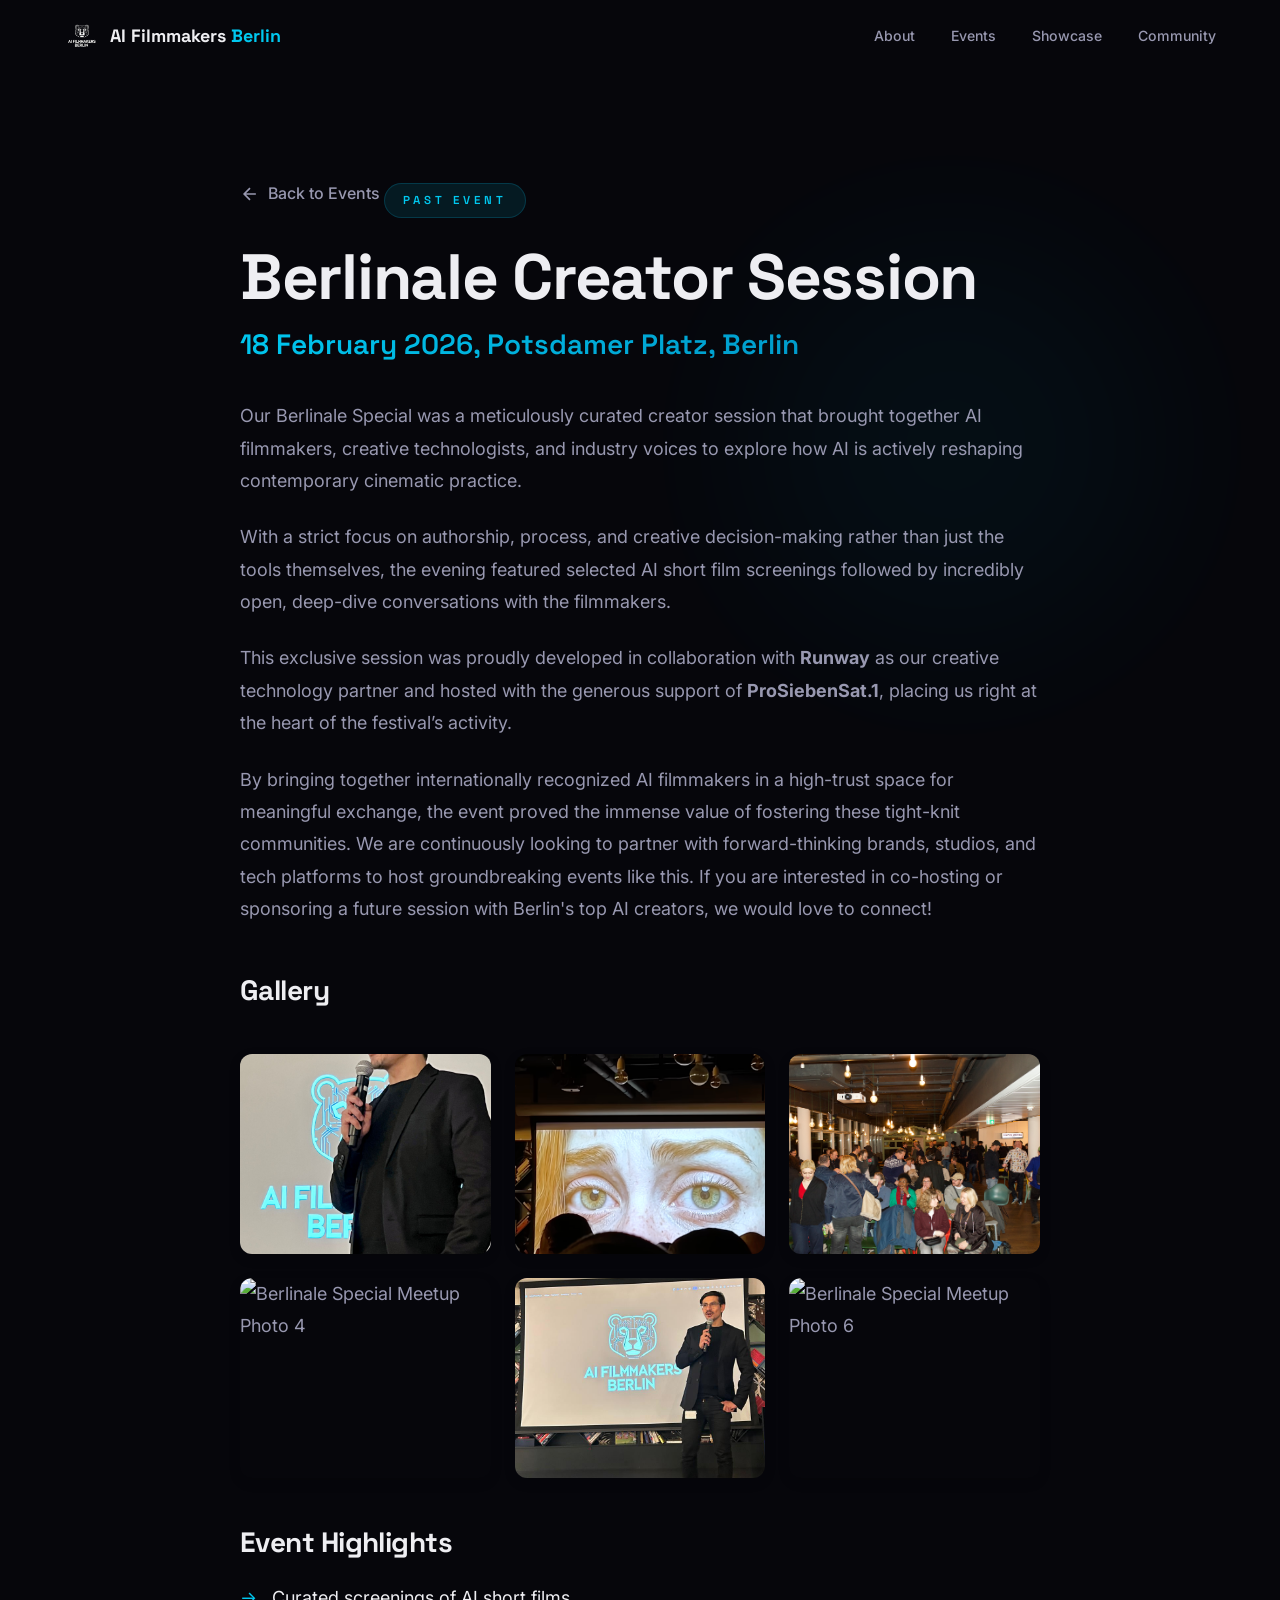
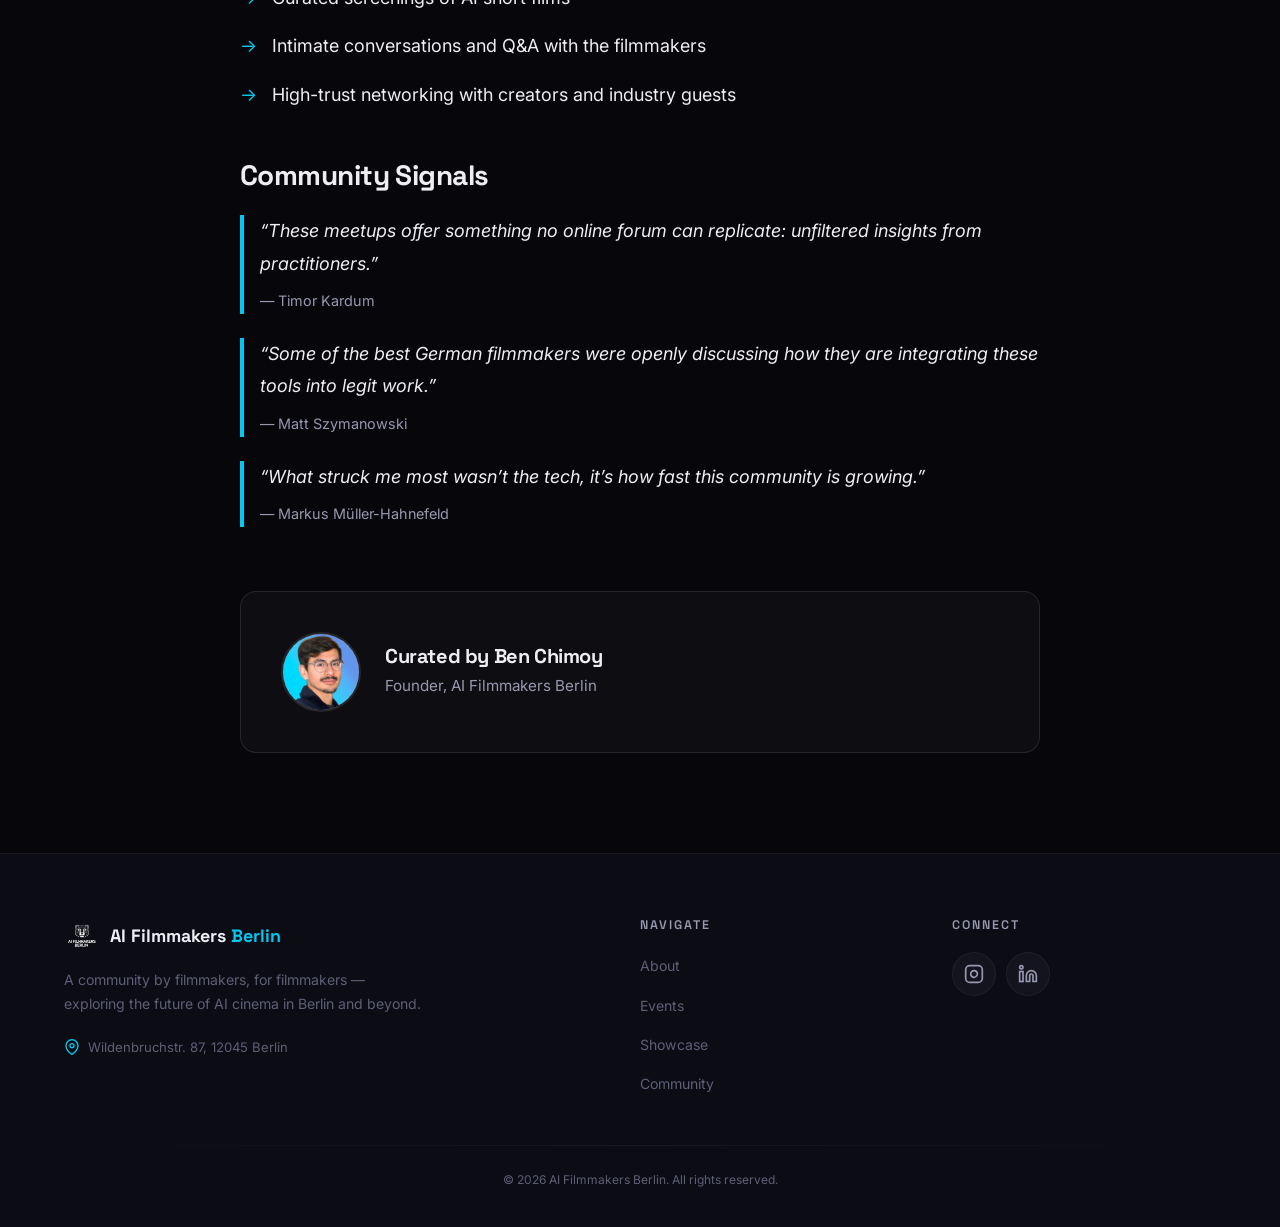
==== berlinale-special.html @ 6d979796 "Update website content" ====
<!DOCTYPE html>
<html lang="en">

<head>
    <meta charset="UTF-8">
    <meta name="viewport" content="width=device-width, initial-scale=1.0">
    <title>Berlinale Special | AI Filmmakers Berlin</title>
    <meta name="description" content="A curated, Berlinale-adjacent creator session bringing together AI filmmakers, creative technologists, and industry voices.">
    <meta name="robots" content="index, follow">
    <link rel="icon" type="image/png" href="favicon.jpg.png">
    <link rel="preconnect" href="https://fonts.googleapis.com">
    <link rel="preconnect" href="https://fonts.gstatic.com" crossorigin>
    <link
        href="https://fonts.googleapis.com/css2?family=Inter:wght@300;400;500;600;700&family=Space+Grotesk:wght@400;500;600;700&family=Instrument+Serif&display=swap"
        rel="stylesheet">
    <link rel="stylesheet" href="styles.css">
    <style>
        .event-detail-section {
            padding: 180px 0 100px;
            position: relative;
        }
        .event-detail-content {
            max-width: 800px;
            margin: 0 auto;
            position: relative;
            z-index: 2;
        }
        .back-link {
            display: inline-flex;
            align-items: center;
            gap: 0.5rem;
            color: var(--text-secondary);
            text-decoration: none;
            margin-bottom: 2rem;
            font-weight: 500;
            transition: color 0.3s ease;
        }
        .back-link:hover {
            color: var(--text-primary);
        }
        .event-detail-title {
            font-size: clamp(2.5rem, 5vw, 4rem);
            font-family: 'Space Grotesk', sans-serif;
            font-weight: 700;
            margin-bottom: 2rem;
            line-height: 1.1;
        }
        .event-body {
            font-size: 1.125rem;
            line-height: 1.8;
            color: var(--text-secondary);
        }
        .event-body p {
            margin-bottom: 1.5rem;
        }
        .event-body h3 {
            color: var(--text-primary);
            font-family: 'Space Grotesk', sans-serif;
            font-size: 1.75rem;
            margin: 3rem 0 1.5rem;
        }
        .event-body ul {
            list-style: none;
            padding-left: 0;
            margin-bottom: 2.5rem;
        }
        .event-gallery {
            display: grid;
            grid-template-columns: repeat(auto-fit, minmax(200px, 1fr));
            gap: 1.5rem;
            margin: 3rem 0;
        }
        .event-gallery img {
            width: 100%;
            height: 200px;
            object-fit: cover;
            border-radius: 12px;
            box-shadow: 0 4px 12px rgba(0,0,0,0.15);
            transition: transform 0.3s ease, box-shadow 0.3s ease;
        }
        .event-gallery img:hover {
            transform: translateY(-4px);
            box-shadow: 0 8px 24px rgba(0,0,0,0.3);
        }
        @media (max-width: 600px) {
            .event-gallery {
                grid-template-columns: repeat(2, 1fr);
                gap: 1rem;
            }
            .event-gallery img {
                height: 150px;
            }
        }
        .event-body ul li {
            position: relative;
            padding-left: 2rem;
            margin-bottom: 1rem;
            color: var(--text-primary);
        }
        .event-body ul li::before {
            content: "→";
            position: absolute;
            left: 0;
            color: var(--accent-blue);
        }
        .event-curator-box {
            margin-top: 4rem;
            padding: 2.5rem;
            border-radius: 1rem;
            background: rgba(255, 255, 255, 0.03);
            border: 1px solid rgba(255, 255, 255, 0.1);
            display: flex;
            align-items: center;
            gap: 1.5rem;
        }
        .event-curator-box img {
            width: 80px;
            height: 80px;
            border-radius: 50%;
            object-fit: cover;
            border: 2px solid rgba(255, 255, 255, 0.1);
        }
        .curator-info h4 {
            margin: 0 0 0.25rem 0;
            color: var(--text-primary);
            font-family: 'Space Grotesk', sans-serif;
            font-size: 1.25rem;
        }
        .curator-info p {
            margin: 0;
            font-size: 0.95rem;
            color: var(--text-secondary);
        }
    </style>
</head>

<body>
    <!-- Navigation -->
    <nav class="navbar" id="navbar">
        <div class="nav-container">
            <a href="index.html" class="nav-logo">
                <img src="logo.png" alt="AI Filmmakers Berlin" class="logo-img">
                <span class="logo-text">AI Filmmakers <span class="logo-accent">Berlin</span></span>
            </a>
            <ul class="nav-links" id="navLinks">
                <li><a href="index.html#about">About</a></li>
                <li><a href="index.html#events">Events</a></li>
                <li><a href="index.html#showcase">Showcase</a></li>
                <li><a href="index.html#community">Community</a></li>
            </ul>
        </div>
    </nav>

    <!-- Event Detail Section -->
    <section class="event-detail-section">
        <div class="bg-decoration bg-orb bg-orb-blue" style="top: 10%; right: 10%;"></div>
        <div class="container">
            <div class="event-detail-content">
                <a href="index.html#events" class="back-link">
                    <svg width="20" height="20" viewBox="0 0 24 24" fill="none" stroke="currentColor" stroke-width="2">
                        <path d="M19 12H5M12 19L5 12L12 5"/>
                    </svg>
                    Back to Events
                </a>
                
                <span class="section-tag" style="margin-bottom: 1.5rem; display: inline-block;">Past Event</span>
                <h1 class="event-detail-title" style="margin-bottom: 0.5rem;">Berlinale Creator Session</h1>
                <div class="text-gradient" style="font-size: clamp(1.2rem, 2.5vw, 1.75rem); font-family: 'Space Grotesk', sans-serif; font-weight: 600; margin-bottom: 2rem;">18 February 2026, Potsdamer Platz, Berlin</div>
                
                <div class="event-body">
                    <p>Our Berlinale Special was a meticulously curated creator session that brought together AI filmmakers, creative technologists, and industry voices to explore how AI is actively reshaping contemporary cinematic practice.</p>
                    
                    <p>With a strict focus on authorship, process, and creative decision-making rather than just the tools themselves, the evening featured selected AI short film screenings followed by incredibly open, deep-dive conversations with the filmmakers.</p>
                    
                    <p>This exclusive session was proudly developed in collaboration with <strong>Runway</strong> as our creative technology partner and hosted with the generous support of <strong>ProSiebenSat.1</strong>, placing us right at the heart of the festival’s activity.</p>
                    
                    <p>By bringing together internationally recognized AI filmmakers in a high-trust space for meaningful exchange, the event proved the immense value of fostering these tight-knit communities. We are continuously looking to partner with forward-thinking brands, studios, and tech platforms to host groundbreaking events like this. If you are interested in co-hosting or sponsoring a future session with Berlin's top AI creators, we would love to connect!</p>
                    
                    <h3>Gallery</h3>
                    <div class="event-gallery">
                        <img src="gallery/Berlinale/Ben Chimoy Meet-Up Berlin 18 2 261.jpeg" alt="Berlinale Special Meetup Photo 1" loading="lazy">
                        <img src="gallery/Berlinale/Ben Chimoy Meet-Up Berlin 18 2 262.png" alt="Berlinale Special Meetup Photo 2" loading="lazy">
                        <img src="gallery/Berlinale/Ben Chimoy Meet-Up Berlin 18 2 263.png" alt="Berlinale Special Meetup Photo 3" loading="lazy">
                        <img src="gallery/Berlinale/Ben Chimoy Meet-Up Berlin 18 2 264.png" alt="Berlinale Special Meetup Photo 4" loading="lazy">
                        <img src="gallery/Berlinale/Ben Chimoy Meet-Up Berlin 18 2 265.png" alt="Berlinale Special Meetup Photo 5" loading="lazy">
                        <img src="gallery/Berlinale/Ben Chimoy Meet-Up Berlin 18 2 266.jpg" alt="Berlinale Special Meetup Photo 6" loading="lazy">
                    </div>
                
                    <h3>Event Highlights</h3>
                    <ul>
                        <li>Curated screenings of AI short films</li>
                        <li>Intimate conversations and Q&A with the filmmakers</li>
                        <li>High-trust networking with creators and industry guests</li>
                    </ul>

                    <h3>Community Signals</h3>
                    <blockquote style="border-left: 4px solid var(--accent-blue); padding-left: 1rem; margin: 1.5rem 0; font-style: italic; color: var(--text-primary);">
                        “These meetups offer something no online forum can replicate: unfiltered insights from practitioners.”
                        <footer style="margin-top: 0.5rem; font-style: normal; color: var(--text-secondary); font-size: 0.9rem;">— Timor Kardum</footer>
                    </blockquote>
                    
                    <blockquote style="border-left: 4px solid var(--accent-blue); padding-left: 1rem; margin: 1.5rem 0; font-style: italic; color: var(--text-primary);">
                        “Some of the best German filmmakers were openly discussing how they are integrating these tools into legit work.”
                        <footer style="margin-top: 0.5rem; font-style: normal; color: var(--text-secondary); font-size: 0.9rem;">— Matt Szymanowski</footer>
                    </blockquote>
                    
                    <blockquote style="border-left: 4px solid var(--accent-blue); padding-left: 1rem; margin: 1.5rem 0; font-style: italic; color: var(--text-primary);">
                        “What struck me most wasn’t the tech, it’s how fast this community is growing.”
                        <footer style="margin-top: 0.5rem; font-style: normal; color: var(--text-secondary); font-size: 0.9rem;">— Markus Müller-Hahnefeld</footer>
                    </blockquote>
                    
                    <div class="event-curator-box">
                        <img src="Logos_Filmmaker/Ben Chimoy LinkedIn.jpeg" alt="Ben Chimoy" loading="lazy">
                        <div class="curator-info">
                            <h4>Curated by Ben Chimoy</h4>
                            <p>Founder, AI Filmmakers Berlin</p>
                        </div>
                    </div>
                </div>
            </div>
        </div>
    </section>

    <!-- Footer -->
    <footer class="footer">
        <div class="container">
            <div class="footer-grid">
                <div class="footer-brand-col">
                    <div class="footer-brand">
                        <img src="logo.png" alt="AI Filmmakers Berlin" class="logo-img">
                        <span class="logo-text">AI Filmmakers <span class="logo-accent">Berlin</span></span>
                    </div>
                    <p class="footer-text">A community by filmmakers, for filmmakers — exploring the future of AI cinema in Berlin and beyond.</p>
                    <div class="footer-address">
                        <svg width="16" height="16" viewBox="0 0 24 24" fill="none" stroke="currentColor" stroke-width="2">
                            <path d="M21 10c0 7-9 13-9 13s-9-6-9-13a9 9 0 0 1 18 0z" />
                            <circle cx="12" cy="10" r="3" />
                        </svg>
                        <span>Wildenbruchstr. 87, 12045 Berlin</span>
                    </div>
                </div>
                <div class="footer-nav-col">
                    <h4 class="footer-heading">Navigate</h4>
                    <ul class="footer-nav">
                        <li><a href="index.html#about">About</a></li>
                        <li><a href="index.html#events">Events</a></li>
                        <li><a href="index.html#showcase">Showcase</a></li>
                        <li><a href="index.html#community">Community</a></li>
                    </ul>
                </div>
                <div class="footer-connect-col">
                    <h4 class="footer-heading">Connect</h4>
                    <div class="footer-social">
                        <a href="#" class="social-link" aria-label="Instagram"><svg width="20" height="20" viewBox="0 0 24 24" fill="none" stroke="currentColor" stroke-width="2"><rect x="2" y="2" width="20" height="20" rx="5" ry="5" /><path d="M16 11.37A4 4 0 1 1 12.63 8 4 4 0 0 1 16 11.37z" /><line x1="17.5" y1="6.5" x2="17.51" y2="6.5" /></svg></a>
                        <a href="#" class="social-link" aria-label="LinkedIn"><svg width="20" height="20" viewBox="0 0 24 24" fill="none" stroke="currentColor" stroke-width="2"><path d="M16 8a6 6 0 0 1 6 6v7h-4v-7a2 2 0 0 0-2-2 2 2 0 0 0-2 2v7h-4v-7a6 6 0 0 1 6-6z" /><rect x="2" y="9" width="4" height="12" /><circle cx="4" cy="4" r="2" /></svg></a>
                    </div>
                </div>
            </div>
            <div class="footer-bottom">
                <div class="footer-divider"></div>
                <p class="footer-copyright">&copy; 2026 AI Filmmakers Berlin. All rights reserved.</p>
            </div>
        </div>
    </footer>

    <script src="site-config.js"></script>
    <script src="script.js"></script>
</body>
</html>
---- styles.css ----
/* ============================================
   AI Filmmakers Berlin — Styles
   Dark Cinematic Premium Theme
   ============================================ */

/* ----- CSS Variables ----- */
:root {
    --bg-primary: #06060b;
    --bg-secondary: #0c0c14;
    --bg-tertiary: #14141f;
    --bg-card: rgba(16, 16, 28, 0.6);
    --bg-card-hover: rgba(24, 24, 42, 0.75);

    --text-primary: #eeeef2;
    --text-secondary: #9898b0;
    --text-muted: #5e5e78;

    --accent-blue: #00c8f0;
    --accent-blue-dim: rgba(0, 200, 240, 0.1);
    --accent-blue-glow: rgba(0, 200, 240, 0.25);
    --accent-warm: #f59e42;
    --accent-warm-dim: rgba(245, 158, 66, 0.1);
    --accent-purple: #a855f7;
    --accent-purple-dim: rgba(168, 85, 247, 0.1);
    --accent-green: #34d399;

    --gradient-blue: linear-gradient(135deg, #00c8f0, #0088bb);
    --gradient-warm: linear-gradient(135deg, #f59e42, #e06030);
    --gradient-hero: linear-gradient(180deg, rgba(0, 200, 240, 0.06) 0%, transparent 50%);
    --gradient-radial: radial-gradient(ellipse at 50% 0%, rgba(0, 200, 240, 0.08) 0%, transparent 60%);
    --gradient-mesh: radial-gradient(at 20% 80%, rgba(168, 85, 247, 0.06) 0%, transparent 50%),
        radial-gradient(at 80% 20%, rgba(0, 200, 240, 0.06) 0%, transparent 50%);

    --border-color: rgba(255, 255, 255, 0.05);
    --border-highlight: rgba(0, 200, 240, 0.18);

    --glass-bg: rgba(12, 12, 22, 0.65);
    --glass-border: rgba(255, 255, 255, 0.07);
    --glass-blur: 24px;

    --font-heading: 'Space Grotesk', sans-serif;
    --font-display: 'Instrument Serif', 'Georgia', serif;
    --font-body: 'Inter', sans-serif;

    --radius-sm: 8px;
    --radius-md: 14px;
    --radius-lg: 20px;
    --radius-xl: 28px;

    --shadow-sm: 0 2px 8px rgba(0, 0, 0, 0.3);
    --shadow-md: 0 8px 32px rgba(0, 0, 0, 0.4);
    --shadow-lg: 0 20px 60px rgba(0, 0, 0, 0.5);
    --shadow-glow: 0 0 40px rgba(0, 200, 240, 0.12);
    --shadow-glow-strong: 0 0 60px rgba(0, 200, 240, 0.2);

    --transition-fast: 0.2s ease;
    --transition-base: 0.35s cubic-bezier(0.4, 0, 0.2, 1);
    --transition-slow: 0.6s cubic-bezier(0.4, 0, 0.2, 1);
}

/* ----- Reset & Base ----- */
*,
*::before,
*::after {
    margin: 0;
    padding: 0;
    box-sizing: border-box;
}

html {
    scroll-behavior: smooth;
    font-size: 16px;
    -webkit-font-smoothing: antialiased;
    -moz-osx-font-smoothing: grayscale;
}

body {
    font-family: var(--font-body);
    background-color: var(--bg-primary);
    color: var(--text-primary);
    line-height: 1.7;
    overflow-x: hidden;
}

a {
    color: inherit;
    text-decoration: none;
}

img {
    max-width: 100%;
    display: block;
}

ul {
    list-style: none;
}

.container {
    max-width: 1200px;
    margin: 0 auto;
    padding: 0 24px;
}

.sr-only {
    position: absolute;
    width: 1px;
    height: 1px;
    padding: 0;
    margin: -1px;
    overflow: hidden;
    clip: rect(0, 0, 0, 0);
    white-space: nowrap;
    border: 0;
}

/* ----- Film Grain Overlay ----- */
.film-grain {
    position: fixed;
    top: 0;
    left: 0;
    width: 100%;
    height: 100%;
    pointer-events: none;
    z-index: 9999;
    opacity: 0.025;
    background-image: url("data:image/svg+xml,%3Csvg viewBox='0 0 256 256' xmlns='http://www.w3.org/2000/svg'%3E%3Cfilter id='noise'%3E%3CfeTurbulence type='fractalNoise' baseFrequency='0.9' numOctaves='4' stitchTiles='stitch'/%3E%3C/filter%3E%3Crect width='100%25' height='100%25' filter='url(%23noise)'/%3E%3C/svg%3E");
    background-repeat: repeat;
}

/* ----- Typography ----- */
h1,
h2,
h3,
h4 {
    font-family: var(--font-heading);
    line-height: 1.15;
    font-weight: 700;
    letter-spacing: -0.02em;
}

.text-gradient {
    background: var(--gradient-blue);
    -webkit-background-clip: text;
    -webkit-text-fill-color: transparent;
    background-clip: text;
}

.text-gradient-warm {
    background: var(--gradient-warm);
    -webkit-background-clip: text;
    -webkit-text-fill-color: transparent;
    background-clip: text;
}

/* ----- Section Shared ----- */
section {
    position: relative;
    padding: 128px 0;
}

.section-header {
    text-align: center;
    margin-bottom: 72px;
}

.section-tag {
    display: inline-block;
    font-family: var(--font-heading);
    font-size: 0.72rem;
    font-weight: 600;
    text-transform: uppercase;
    letter-spacing: 4px;
    color: var(--accent-blue);
    margin-bottom: 20px;
    padding: 7px 18px;
    border: 1px solid var(--border-highlight);
    border-radius: 999px;
    background: var(--accent-blue-dim);
}

.section-title {
    font-size: clamp(2rem, 5vw, 3.4rem);
    color: var(--text-primary);
    letter-spacing: -0.03em;
}

.subsection-title {
    font-size: 1.25rem;
    color: var(--text-secondary);
    margin-bottom: 32px;
    margin-top: 72px;
    font-weight: 500;
}

.section-subtitle {
    font-size: 1.05rem;
    color: var(--text-secondary);
    max-width: 580px;
    margin: 16px auto 0;
    line-height: 1.7;
}

/* ----- Section Divider ----- */
.section-divider {
    height: 1px;
    background: linear-gradient(90deg, transparent, var(--border-highlight), transparent);
    border: none;
    margin: 0;
}

/* ----- Buttons ----- */
.btn {
    display: inline-flex;
    align-items: center;
    gap: 10px;
    padding: 15px 30px;
    font-family: var(--font-heading);
    font-size: 0.92rem;
    font-weight: 600;
    border-radius: var(--radius-md);
    cursor: pointer;
    transition: all var(--transition-base);
    border: none;
    position: relative;
    overflow: hidden;
    letter-spacing: 0.02em;
}

.btn::before {
    content: '';
    position: absolute;
    inset: 0;
    opacity: 0;
    transition: opacity var(--transition-base);
    background: linear-gradient(135deg, rgba(255, 255, 255, 0.15), transparent);
}

.btn:hover::before {
    opacity: 1;
}

.btn-primary {
    background: var(--gradient-blue);
    color: var(--bg-primary);
    box-shadow: 0 4px 24px rgba(0, 200, 240, 0.25);
}

.btn-primary:hover {
    transform: translateY(-2px);
    box-shadow: 0 8px 36px rgba(0, 200, 240, 0.4);
}

.btn-secondary {
    background: rgba(255, 255, 255, 0.04);
    color: var(--text-primary);
    border: 1px solid var(--glass-border);
    backdrop-filter: blur(10px);
}

.btn-secondary:hover {
    border-color: var(--accent-blue);
    color: var(--accent-blue);
    background: var(--accent-blue-dim);
}

.btn-large {
    padding: 18px 38px;
    font-size: 1.02rem;
}

/* ----- Navbar ----- */
.navbar {
    position: fixed;
    top: 0;
    left: 0;
    right: 0;
    z-index: 1000;
    padding: 18px 0;
    transition: all var(--transition-base);
}

.navbar.scrolled {
    background: rgba(6, 6, 11, 0.88);
    backdrop-filter: blur(var(--glass-blur));
    border-bottom: 1px solid var(--border-color);
    padding: 12px 0;
    box-shadow: 0 4px 30px rgba(0, 0, 0, 0.3);
}

.nav-container {
    max-width: 1200px;
    margin: 0 auto;
    padding: 0 24px;
    display: flex;
    align-items: center;
    justify-content: space-between;
}

.nav-logo {
    display: flex;
    align-items: center;
    gap: 10px;
    font-family: var(--font-heading);
    font-weight: 700;
    font-size: 1.12rem;
    transition: opacity var(--transition-fast);
}

.nav-logo:hover {
    opacity: 0.85;
}

.logo-accent {
    color: var(--accent-blue);
}

.logo-img {
    width: 36px;
    height: 36px;
    border-radius: 8px;
    object-fit: cover;
}

.nav-links {
    display: flex;
    align-items: center;
    gap: 36px;
}

.nav-links a {
    font-size: 0.88rem;
    font-weight: 500;
    color: var(--text-secondary);
    transition: color var(--transition-fast);
    position: relative;
}

.nav-links a:hover {
    color: var(--text-primary);
}

.nav-links a::after {
    content: '';
    position: absolute;
    bottom: -6px;
    left: 0;
    width: 0;
    height: 2px;
    background: var(--gradient-blue);
    border-radius: 1px;
    transition: width var(--transition-base);
}

.nav-links a:hover::after {
    width: 100%;
}

.nav-cta {
    padding: 9px 22px !important;
    background: var(--accent-blue-dim);
    border: 1px solid var(--border-highlight);
    border-radius: var(--radius-sm);
    color: var(--accent-blue) !important;
    transition: all var(--transition-base) !important;
}

.nav-cta:hover {
    background: rgba(0, 200, 240, 0.2) !important;
    box-shadow: 0 0 20px rgba(0, 200, 240, 0.15);
}

.nav-cta::after {
    display: none !important;
}

.nav-toggle {
    display: none;
    flex-direction: column;
    gap: 5px;
    background: none;
    border: none;
    cursor: pointer;
    padding: 4px;
}

.nav-toggle span {
    width: 24px;
    height: 2px;
    background: var(--text-primary);
    border-radius: 2px;
    transition: all var(--transition-base);
}

/* ----- Hero Section ----- */
.hero {
    min-height: 100vh;
    display: flex;
    align-items: center;
    justify-content: center;
    position: relative;
    padding: 120px 24px 80px;
    overflow: hidden;
}

.hero-bg {
    position: absolute;
    inset: 0;
    z-index: 0;
    overflow: hidden;
}

.hero-bg::before {
    content: '';
    position: absolute;
    inset: -50%;
    background: conic-gradient(
        from 230deg at 50% 50%,
        rgba(0, 200, 240, 0) 0deg,
        rgba(0, 200, 240, 0.03) 60deg,
        rgba(168, 85, 247, 0.04) 120deg,
        rgba(245, 158, 66, 0.025) 180deg,
        rgba(168, 85, 247, 0.03) 240deg,
        rgba(0, 200, 240, 0.02) 300deg,
        rgba(0, 200, 240, 0) 360deg
    );
    animation: heroAurora 30s linear infinite;
    filter: blur(100px);
    z-index: 0;
}

@keyframes heroAurora {
    0% { transform: rotate(0deg) scale(1); }
    50% { transform: rotate(180deg) scale(1.15); }
    100% { transform: rotate(360deg) scale(1); }
}

.hero-bg::after {
    content: '';
    position: absolute;
    inset: 0;
    background:
        radial-gradient(ellipse 80% 50% at 50% -10%, rgba(0, 200, 240, 0.06) 0%, transparent 60%),
        radial-gradient(ellipse 60% 40% at 65% 60%, rgba(168, 85, 247, 0.03) 0%, transparent 50%),
        radial-gradient(ellipse 50% 50% at 30% 70%, rgba(245, 158, 66, 0.02) 0%, transparent 50%);
    z-index: 1;
}

.hero-gradient {
    position: absolute;
    inset: 0;
    background:
        radial-gradient(circle at 50% 45%, rgba(0, 200, 240, 0.05) 0%, transparent 45%),
        linear-gradient(180deg, rgba(12, 12, 20, 0.3) 0%, var(--bg-primary) 100%);
    z-index: 2;
}

.hero-orb {
    position: absolute;
    border-radius: 50%;
    filter: blur(100px);
    z-index: 2;
    will-change: transform;
}

.hero-orb-1 {
    width: 600px;
    height: 600px;
    background: rgba(0, 200, 240, 0.035);
    top: -20%;
    left: 50%;
    transform: translateX(-50%);
    animation: orbFloat1 16s ease-in-out infinite;
}

.hero-orb-2 {
    width: 400px;
    height: 400px;
    background: rgba(168, 85, 247, 0.025);
    bottom: 5%;
    left: -8%;
    animation: orbFloat2 20s ease-in-out infinite;
}

.hero-orb-3 {
    width: 350px;
    height: 350px;
    background: rgba(245, 158, 66, 0.02);
    top: 35%;
    right: -8%;
    animation: orbFloat3 24s ease-in-out infinite;
}

@keyframes orbFloat1 {
    0%, 100% { transform: translateX(-50%) translateY(0); }
    33% { transform: translateX(-45%) translateY(15px); }
    66% { transform: translateX(-55%) translateY(-10px); }
}

@keyframes orbFloat2 {
    0%, 100% { transform: translate(0, 0); }
    50% { transform: translate(30px, -20px); }
}

@keyframes orbFloat3 {
    0%, 100% { transform: translate(0, 0); }
    50% { transform: translate(-25px, 15px); }
}

.hero-mesh {
    display: none;
}

.hero-particles {
    position: absolute;
    inset: 0;
    z-index: 4;
}

.particle {
    position: absolute;
    width: 3px;
    height: 3px;
    background: var(--accent-blue);
    border-radius: 50%;
    opacity: 0;
    animation: particleFloat 8s infinite;
}

@keyframes particleFloat {
    0% {
        opacity: 0;
        transform: translateY(100vh) scale(0);
    }

    10% {
        opacity: 0.5;
    }

    90% {
        opacity: 0.5;
    }

    100% {
        opacity: 0;
        transform: translateY(-20vh) scale(1);
    }
}

.hero-content {
    position: relative;
    z-index: 1;
    text-align: center;
    max-width: 880px;
}

.hero-badge {
    display: inline-flex;
    align-items: center;
    gap: 10px;
    padding: 0;
    font-size: 0.72rem;
    font-weight: 500;
    color: var(--text-muted);
    background: none;
    border: none;
    border-radius: 0;
    margin-bottom: 48px;
    letter-spacing: 4px;
    text-transform: uppercase;
}

.badge-dot {
    width: 6px;
    height: 6px;
    background: var(--accent-blue);
    border-radius: 50%;
    animation: pulse 3s ease-in-out infinite;
    box-shadow: 0 0 12px var(--accent-blue-glow);
}

@keyframes pulse {

    0%,
    100% {
        opacity: 1;
        transform: scale(1);
    }

    50% {
        opacity: 0.3;
        transform: scale(1.4);
    }
}

.hero-title {
    font-family: 'Helvetica Neue', 'Helvetica', 'Arial', sans-serif;
    font-size: clamp(2.6rem, 7vw, 5rem);
    font-weight: 300;
    margin-bottom: 36px;
    letter-spacing: -0.02em;
    line-height: 1.1;
}

.hero-subtitle {
    font-size: 1.12rem;
    font-weight: 300;
    color: var(--text-secondary);
    max-width: 580px;
    margin: 0 auto 56px;
    line-height: 1.85;
    letter-spacing: 0.01em;
}

.hero-actions {
    display: flex;
    gap: 20px;
    justify-content: center;
    flex-wrap: wrap;
    margin-bottom: 88px;
}

.hero-actions .btn-primary {
    background: var(--text-primary);
    color: var(--bg-primary);
    box-shadow: none;
    border: 1px solid var(--text-primary);
}

.hero-actions .btn-primary:hover {
    background: transparent;
    color: var(--text-primary);
    box-shadow: none;
}

.hero-actions .btn-secondary {
    border-color: rgba(255, 255, 255, 0.2);
    background: transparent;
    backdrop-filter: none;
}

.hero-actions .btn-secondary:hover {
    border-color: var(--text-primary);
    color: var(--text-primary);
    background: transparent;
}

/* ----- Hero Notify Form ----- */
.hero-notify {
    max-width: 760px;
    margin: 0 auto 72px;
    padding: 26px;
    background:
        linear-gradient(180deg, rgba(255, 255, 255, 0.04), rgba(255, 255, 255, 0.015)),
        rgba(10, 10, 18, 0.82);
    border: 1px solid var(--border-highlight);
    border-radius: var(--radius-lg);
    box-shadow: var(--shadow-glow);
    backdrop-filter: blur(20px);
}

.hero-notify-copy {
    font-size: 1rem;
    color: var(--text-primary);
    margin-bottom: 18px;
    line-height: 1.6;
}

.notify-form {
    display: flex;
    align-items: center;
    gap: 14px;
    flex-wrap: wrap;
    padding: 10px;
    background: rgba(255, 255, 255, 0.03);
    border: 1px solid rgba(255, 255, 255, 0.08);
    border-radius: 18px;
    transition: border-color var(--transition-fast), box-shadow var(--transition-fast);
}

.notify-form:focus-within {
    border-color: var(--accent-blue);
    box-shadow: 0 0 0 4px rgba(0, 200, 240, 0.08);
}

.notify-form input {
    flex: 1 1 280px;
    min-width: 0;
    background: transparent;
    border: none;
    outline: none;
    color: var(--text-primary);
    font-size: 1rem;
    padding: 12px 10px;
    font-family: var(--font-body);
}

.notify-form input::placeholder {
    color: var(--text-muted);
}

.notify-form .btn {
    flex-shrink: 0;
    justify-content: center;
    min-height: 56px;
    padding: 16px 30px;
}

.notify-form button[disabled] {
    opacity: 0.78;
    pointer-events: none;
}

.notify-disclaimer,
.notify-status {
    font-size: 0.84rem;
    line-height: 1.6;
}

.notify-disclaimer {
    margin-top: 14px;
    color: var(--text-muted);
}

.notify-status {
    min-height: 1.6em;
    margin-top: 10px;
    color: var(--text-muted);
}

.notify-status[data-state="success"] {
    color: var(--accent-green);
}

.notify-status[data-state="error"] {
    color: var(--accent-warm);
}

.form-submit-frame {
    position: absolute;
    width: 0;
    height: 0;
    border: 0;
    visibility: hidden;
    pointer-events: none;
}

.hero-stats {
    display: flex;
    justify-content: center;
    align-items: center;
    gap: 56px;
    flex-wrap: wrap;
}

.stat {
    display: flex;
    flex-direction: column;
    align-items: center;
}

.stat-number {
    font-family: var(--font-display);
    font-size: 2.2rem;
    font-weight: 400;
    color: var(--text-primary);
    letter-spacing: -0.02em;
}

.stat-label {
    font-size: 0.68rem;
    color: var(--text-muted);
    text-transform: uppercase;
    letter-spacing: 2.5px;
    margin-top: 4px;
}

.stat-divider {
    width: 1px;
    height: 44px;
    background: linear-gradient(to bottom, transparent, var(--border-highlight), transparent);
}

.hero-scroll-indicator {
    position: absolute;
    bottom: 36px;
    left: 50%;
    transform: translateX(-50%);
}

.scroll-line {
    width: 1px;
    height: 56px;
    background: linear-gradient(to bottom, var(--accent-blue), transparent);
    animation: scrollDown 2s infinite;
}

@keyframes scrollDown {
    0% {
        opacity: 1;
        transform: scaleY(0);
        transform-origin: top;
    }

    50% {
        transform: scaleY(1);
        transform-origin: top;
    }

    50.1% {
        transform: scaleY(1);
        transform-origin: bottom;
    }

    100% {
        opacity: 0.2;
        transform: scaleY(0);
        transform-origin: bottom;
    }
}

/* ----- Animations ----- */
.animate-fade-up {
    opacity: 0;
    transform: translateY(30px);
    animation: fadeUp 0.9s cubic-bezier(0.4, 0, 0.2, 1) forwards;
}

.delay-1 {
    animation-delay: 0.15s;
}

.delay-2 {
    animation-delay: 0.3s;
}

.delay-3 {
    animation-delay: 0.45s;
}

.delay-4 {
    animation-delay: 0.65s;
}

@keyframes fadeUp {
    to {
        opacity: 1;
        transform: translateY(0);
    }
}

.reveal {
    opacity: 0;
    transform: translateY(36px);
    transition: all 0.8s cubic-bezier(0.4, 0, 0.2, 1);
}

.reveal.visible {
    opacity: 1;
    transform: translateY(0);
}

/* ----- Image Carousel ----- */
.carousel-section {
    width: 100%;
    padding: 2rem 0;
    overflow: hidden;
    position: relative;
    background: transparent;
}

.carousel-container {
    width: 100%;
    overflow: hidden;
    padding: 1rem 0;
}

.carousel-track {
    display: flex;
    gap: 1.5rem;
    padding-bottom: 2rem; /* space for shadow */
    width: max-content;
    animation: scrollContinuous 30s linear infinite;
    --scroll-width: -50%;
}

.carousel-track:hover {
    animation-play-state: paused;
}

@keyframes scrollContinuous {
    from { transform: translateX(0); }
    to { transform: translateX(var(--scroll-width)); }
}

.carousel-slide {
    flex: 0 0 auto;
    width: 70vw;
    max-width: 450px;
    aspect-ratio: 16 / 9;
    border-radius: 16px;
    overflow: hidden;
    position: relative;
    /* Gradient border via outline trick */
    padding: 2px;
    background: linear-gradient(135deg, rgba(0,200,240,0.5), rgba(168,85,247,0.4), rgba(0,200,240,0.2));
    box-shadow:
        0 8px 32px rgba(0,0,0,0.5),
        0 0 0 1px rgba(0,200,240,0.08),
        inset 0 1px 0 rgba(255,255,255,0.06);
    transition: transform 0.35s ease, box-shadow 0.35s ease;
}

.carousel-slide:hover {
    transform: translateY(-6px) scale(1.01);
    box-shadow:
        0 16px 48px rgba(0,0,0,0.6),
        0 0 24px rgba(0,200,240,0.2),
        0 0 0 1px rgba(0,200,240,0.25);
}

.carousel-slide img {
    width: 100%;
    height: 100%;
    object-fit: cover;
    display: block;
    border-radius: 14px;
    transition: transform 0.5s ease;
}

.carousel-slide:hover img {
    transform: scale(1.04);
}

@media (min-width: 768px) {
    .carousel-section {
        padding: 4rem 0;
    }
    .carousel-slide {
        width: 45vw;
        max-width: 500px;
    }
    .carousel-track {
        gap: 2rem;
    }
}

/* ----- About Section ----- */
.about {
    background: var(--bg-secondary);
    background-image: var(--gradient-mesh);
}

.about-grid {
    display: grid;
    grid-template-columns: 1fr 1fr;
    gap: 72px;
    align-items: start;
}

.about-lead {
    font-size: 1.25rem;
    color: var(--text-primary);
    margin-bottom: 20px;
    font-weight: 500;
    line-height: 1.7;
}

.about-text p {
    color: var(--text-secondary);
    margin-bottom: 16px;
    font-size: 1rem;
    line-height: 1.8;
}

.about-image-wrapper {
    margin-top: 2rem;
    border-radius: var(--radius-md);
    overflow: hidden;
    box-shadow: var(--shadow-lg);
    border: 1px solid var(--border-color);
    transition: all var(--transition-base);
}

.about-image-wrapper:hover {
    box-shadow: var(--shadow-glow-strong);
    border-color: var(--border-highlight);
}

.about-image-wrapper img {
    width: 100%;
    height: auto;
    display: block;
    transition: transform var(--transition-slow);
}

.about-image-wrapper:hover img {
    transform: scale(1.02);
}

.about-features {
    display: grid;
    grid-template-columns: 1fr 1fr;
    gap: 20px;
}

.feature-card {
    background: var(--bg-card);
    border: 1px solid var(--border-color);
    border-radius: var(--radius-md);
    padding: 30px;
    transition: all var(--transition-base);
    position: relative;
    overflow: hidden;
}

.feature-card::before {
    content: '';
    position: absolute;
    top: 0;
    left: 0;
    right: 0;
    height: 2px;
    background: var(--gradient-blue);
    opacity: 0;
    transition: opacity var(--transition-base);
}

.feature-card:hover {
    background: var(--bg-card-hover);
    border-color: var(--border-highlight);
    transform: translateY(-4px);
    box-shadow: var(--shadow-glow);
}

.feature-card:hover::before {
    opacity: 1;
}

.feature-icon {
    margin-bottom: 14px;
    display: inline-flex;
    align-items: center;
    justify-content: center;
    width: 48px;
    height: 48px;
    border-radius: var(--radius-sm);
    background: var(--accent-blue-dim);
    color: var(--accent-blue);
}

.feature-card h3 {
    font-size: 1.05rem;
    margin-bottom: 8px;
    color: var(--text-primary);
}

.feature-card p {
    font-size: 0.88rem;
    color: var(--text-muted);
    line-height: 1.65;
}

/* ----- Events Section ----- */
.events {
    background: var(--bg-primary);
}

.next-event {
    position: relative;
    background: var(--bg-card);
    border: 1px solid var(--border-highlight);
    border-radius: var(--radius-xl);
    padding: 52px;
    overflow: hidden;
}

.event-glow {
    position: absolute;
    top: -50%;
    right: -20%;
    width: 50%;
    height: 200%;
    background: radial-gradient(ellipse, rgba(0, 200, 240, 0.05) 0%, transparent 70%);
    pointer-events: none;
}

.event-badge {
    display: inline-block;
    padding: 7px 18px;
    background: var(--accent-blue-dim);
    border: 1px solid var(--border-highlight);
    border-radius: 999px;
    font-size: 0.75rem;
    font-weight: 600;
    color: var(--accent-blue);
    text-transform: uppercase;
    letter-spacing: 2px;
    margin-bottom: 28px;
}

.event-content {
    display: flex;
    gap: 48px;
    align-items: flex-start;
    position: relative;
}

.event-date-block {
    display: flex;
    flex-direction: column;
    align-items: center;
    background: var(--bg-tertiary);
    border: 1px solid var(--border-color);
    border-radius: var(--radius-lg);
    padding: 24px 32px;
    min-width: 120px;
}

.event-month {
    font-family: var(--font-heading);
    font-size: 0.82rem;
    font-weight: 600;
    text-transform: uppercase;
    letter-spacing: 2px;
    color: var(--accent-blue);
}

.event-day {
    font-family: var(--font-heading);
    font-size: 3rem;
    font-weight: 700;
    color: var(--text-primary);
    line-height: 1;
}

.event-year {
    font-size: 0.82rem;
    color: var(--text-muted);
}

.event-title {
    font-size: 1.6rem;
    margin-bottom: 16px;
}

.event-meta {
    display: flex;
    gap: 24px;
    margin-bottom: 16px;
    flex-wrap: wrap;
}

.event-meta-item {
    display: flex;
    align-items: center;
    gap: 8px;
    color: var(--text-secondary);
    font-size: 0.9rem;
}

.event-meta-item svg {
    color: var(--accent-blue);
    flex-shrink: 0;
}

.event-description {
    color: var(--text-secondary);
    margin-bottom: 28px;
    max-width: 520px;
    line-height: 1.8;
}

/* Past Events */
.past-events-grid {
    display: grid;
    grid-template-columns: repeat(auto-fit, minmax(300px, 1fr));
    gap: 24px;
}

.past-event-card {
    background: var(--bg-card);
    border: 1px solid var(--border-color);
    border-radius: var(--radius-lg);
    padding: 32px;
    transition: all var(--transition-base);
    position: relative;
    overflow: hidden;
}

.past-event-card::after {
    content: '';
    position: absolute;
    bottom: 0;
    left: 0;
    right: 0;
    height: 2px;
    background: var(--gradient-warm);
    opacity: 0;
    transition: opacity var(--transition-base);
}

.past-event-card:hover {
    border-color: var(--border-highlight);
    transform: translateY(-4px);
    box-shadow: var(--shadow-glow);
}

.past-event-card:hover::after {
    opacity: 1;
}

.past-event-date {
    font-size: 0.78rem;
    font-weight: 600;
    text-transform: uppercase;
    letter-spacing: 1.5px;
    color: var(--accent-warm);
    margin-bottom: 12px;
}

.past-event-card h4 {
    font-size: 1.15rem;
    margin-bottom: 10px;
    color: var(--text-primary);
}

.past-event-card p {
    font-size: 0.9rem;
    color: var(--text-muted);
    margin-bottom: 18px;
    line-height: 1.65;
}

.past-event-tag {
    display: inline-block;
    padding: 5px 14px;
    background: var(--accent-purple-dim);
    color: var(--accent-purple);
    border-radius: 999px;
    font-size: 0.72rem;
    font-weight: 600;
    letter-spacing: 0.5px;
}

/* ----- Showcase Gallery ----- */
.showcase {
    background: var(--bg-secondary);
    background-image: var(--gradient-mesh);
}

.showcase-grid {
    display: grid;
    grid-template-columns: repeat(auto-fit, minmax(280px, 1fr));
    gap: 24px;
}

.showcase-card {
    background: var(--bg-card);
    border: 1px solid var(--border-color);
    border-radius: var(--radius-lg);
    overflow: hidden;
    transition: all var(--transition-base);
}

.showcase-card:hover {
    border-color: var(--border-highlight);
    transform: translateY(-6px);
    box-shadow: var(--shadow-glow-strong);
}

.showcase-thumbnail {
    position: relative;
    width: 100%;
    /* Linkedin iframe has its own height */
    background: var(--bg-tertiary);
    display: flex;
    align-items: center;
    justify-content: center;
    overflow: hidden;
}

/* Remove old placeholder pseudo-elements as we now use iframes */
.showcase-thumbnail::before {
    display: none;
}

.showcase-thumbnail::after {
    display: none;
}

/* Removed .showcase-play styles as they are no longer needed for iframes */

.showcase-info {
    padding: 22px 24px;
}

.creator-profile {
    display: flex;
    align-items: center;
    gap: 14px;
    margin-bottom: 12px;
}

.creator-profile img {
    width: 46px;
    height: 46px;
    border-radius: 50%;
    object-fit: cover;
    border: 2px solid var(--border-highlight);
    flex-shrink: 0;
}

.creator-profile h3 {
    font-size: 1.05rem;
    margin-bottom: 2px;
    color: var(--text-primary);
}

.creator-profile .showcase-role {
    margin-bottom: 0;
}

.showcase-info h3 {
    font-size: 1.12rem;
    margin-bottom: 6px;
    color: var(--text-primary);
}

.showcase-role {
    display: inline-block;
    font-size: 0.78rem;
    font-weight: 600;
    color: var(--accent-blue);
    margin-bottom: 10px;
    letter-spacing: 0.3px;
}

.showcase-info p {
    font-size: 0.88rem;
    color: var(--text-muted);
    line-height: 1.65;
}

/* ----- Community Section ----- */
.community {
    background: var(--bg-primary);
}

.community-content {
    display: grid;
    grid-template-columns: 1fr 1fr;
    gap: 72px;
    align-items: center;
}

.community-lead {
    font-size: 1.25rem;
    color: var(--text-primary);
    margin-bottom: 20px;
    font-weight: 500;
    line-height: 1.7;
}

.community-text p {
    color: var(--text-secondary);
    margin-bottom: 16px;
    line-height: 1.8;
}

.community-stats-grid {
    display: grid;
    grid-template-columns: 1fr 1fr;
    gap: 20px;
}

.community-stat-card {
    background: var(--bg-card);
    border: 1px solid var(--border-color);
    border-radius: var(--radius-lg);
    padding: 32px;
    text-align: center;
    transition: all var(--transition-base);
    position: relative;
    overflow: hidden;
}

.community-stat-card::before {
    content: '';
    position: absolute;
    inset: 0;
    background: radial-gradient(ellipse at 50% 100%, rgba(0, 200, 240, 0.04), transparent 70%);
    opacity: 0;
    transition: opacity var(--transition-base);
}

.community-stat-card:hover {
    border-color: var(--border-highlight);
    transform: translateY(-4px);
    box-shadow: var(--shadow-glow);
}

.community-stat-card:hover::before {
    opacity: 1;
}

.community-stat-icon {
    font-size: 2rem;
    margin-bottom: 14px;
}

.community-stat-number {
    display: block;
    font-family: var(--font-heading);
    font-size: 1.5rem;
    font-weight: 700;
    color: var(--text-primary);
    margin-bottom: 6px;
}

.community-stat-label {
    font-size: 0.78rem;
    color: var(--text-muted);
    text-transform: uppercase;
    letter-spacing: 1.5px;
}

/* ----- Founder / Organizers Section ----- */
.organizers {
    background: var(--bg-secondary);
    background-image: var(--gradient-mesh);
}

.founder-card {
    display: flex;
    align-items: center;
    gap: 48px;
    background: var(--bg-card);
    border: 1px solid var(--border-color);
    border-radius: var(--radius-xl);
    padding: 52px;
    max-width: 720px;
    margin: 0 auto;
    transition: all var(--transition-base);
    position: relative;
    overflow: hidden;
}

.founder-card::before {
    content: '';
    position: absolute;
    top: 0;
    left: 0;
    right: 0;
    height: 2px;
    background: linear-gradient(90deg, var(--accent-blue), var(--accent-purple), var(--accent-warm));
    opacity: 0;
    transition: opacity var(--transition-base);
}

.founder-card:hover {
    border-color: var(--border-highlight);
    box-shadow: var(--shadow-glow);
}

.founder-card:hover::before {
    opacity: 1;
}

.organizer-image {
    width: 120px;
    height: 120px;
    border-radius: 50%;
    overflow: hidden;
    border: 2px solid var(--border-highlight);
    background: var(--bg-tertiary);
    display: flex;
    align-items: center;
    justify-content: center;
    position: relative;
    flex-shrink: 0;
}

.organizer-image-lg {
    width: 140px;
    height: 140px;
}

.organizer-image::after {
    content: '';
    position: absolute;
    inset: -3px;
    border-radius: 50%;
    background: conic-gradient(var(--accent-blue), var(--accent-purple), var(--accent-warm), var(--accent-blue));
    z-index: -1;
    opacity: 0;
    transition: opacity var(--transition-base);
}

.founder-card:hover .organizer-image::after {
    opacity: 0.6;
}

.organizer-image-placeholder {
    font-family: var(--font-heading);
    font-size: 2rem;
    font-weight: 700;
    color: var(--accent-blue);
}

.organizer-info h3 {
    font-size: 1.3rem;
    margin-bottom: 6px;
}

.organizer-role {
    display: inline-block;
    font-size: 0.82rem;
    font-weight: 600;
    color: var(--accent-blue);
    margin-bottom: 14px;
}

.organizer-info p {
    font-size: 0.9rem;
    color: var(--text-muted);
    line-height: 1.75;
}

.founder-links {
    display: flex;
    gap: 16px;
    margin-top: 18px;
}

.founder-link {
    display: inline-flex;
    align-items: center;
    gap: 6px;
    font-size: 0.82rem;
    font-weight: 500;
    color: var(--text-secondary);
    transition: color var(--transition-fast);
}

.founder-link:hover {
    color: var(--accent-blue);
}

.founder-link svg {
    flex-shrink: 0;
}

/* ----- Join Section ----- */
.join {
    background: var(--bg-primary);
    padding: 128px 0;
}

.join-card {
    position: relative;
    background: var(--bg-card);
    border: 1px solid var(--border-highlight);
    border-radius: var(--radius-xl);
    padding: 88px 48px;
    text-align: center;
    overflow: hidden;
}

.join-glow {
    position: absolute;
    top: -30%;
    left: 50%;
    transform: translateX(-50%);
    width: 80%;
    height: 60%;
    background: radial-gradient(ellipse, rgba(0, 200, 240, 0.08) 0%, transparent 70%);
    pointer-events: none;
}

/* Animated border shimmer */
.join-card::before {
    content: '';
    position: absolute;
    top: -1px;
    left: -1px;
    right: -1px;
    bottom: -1px;
    border-radius: var(--radius-xl);
    background: conic-gradient(from 0deg, transparent, var(--accent-blue), transparent, transparent);
    z-index: -1;
    animation: rotateBorder 6s linear infinite;
    opacity: 0.3;
}

@keyframes rotateBorder {
    to {
        transform: rotate(360deg);
    }
}

.join-content {
    position: relative;
}

.join-title {
    font-size: clamp(1.8rem, 4vw, 2.8rem);
    margin: 20px 0 22px;
    letter-spacing: -0.02em;
}

.join-text {
    font-size: 1.1rem;
    color: var(--text-secondary);
    max-width: 540px;
    margin: 0 auto 40px;
    line-height: 1.8;
}

.join-actions {
    margin-bottom: 44px;
}

.join-social {
    display: flex;
    align-items: center;
    justify-content: center;
    gap: 20px;
}

.join-social-label {
    font-size: 0.82rem;
    color: var(--text-muted);
    letter-spacing: 0.5px;
}

.social-links {
    display: flex;
    gap: 12px;
}

.social-link {
    display: flex;
    align-items: center;
    justify-content: center;
    width: 44px;
    height: 44px;
    background: var(--bg-tertiary);
    border: 1px solid var(--border-color);
    border-radius: 50%;
    color: var(--text-secondary);
    transition: all var(--transition-base);
}

.social-link:hover {
    color: var(--accent-blue);
    border-color: var(--border-highlight);
    background: var(--accent-blue-dim);
    transform: translateY(-3px);
    box-shadow: 0 4px 16px rgba(0, 200, 240, 0.15);
}

/* ----- Showcase iframes ----- */
.showcase-thumbnail iframe {
    position: absolute;
    inset: 0;
    width: 100%;
    height: 100%;
    border: none;
    z-index: 1;
}

/* ----- Page Loader ----- */
.page-loader {
    position: fixed;
    inset: 0;
    background: var(--bg-primary);
    z-index: 10000;
    display: flex;
    align-items: center;
    justify-content: center;
    transition: opacity 0.6s cubic-bezier(0.4, 0, 0.2, 1),
                visibility 0.6s cubic-bezier(0.4, 0, 0.2, 1);
}

.page-loader.loaded {
    opacity: 0;
    visibility: hidden;
    pointer-events: none;
}

.loader-content {
    display: flex;
    flex-direction: column;
    align-items: center;
    gap: 0;
}

.loader-line {
    width: 48px;
    height: 1px;
    background: linear-gradient(90deg, transparent, var(--accent-blue), transparent);
    opacity: 0;
    animation: loaderLineIn 0.6s ease 0.2s forwards;
}

.loader-line-top {
    margin-bottom: 28px;
}

.loader-line-bottom {
    margin-top: 20px;
}

@keyframes loaderLineIn {
    0% { width: 0; opacity: 0; }
    100% { width: 48px; opacity: 0.5; }
}

.loader-brand {
    display: flex;
    align-items: center;
    gap: 16px;
    opacity: 0;
    transform: translateY(8px);
    animation: loaderBrandIn 0.7s cubic-bezier(0.4, 0, 0.2, 1) 0.3s forwards;
}

@keyframes loaderBrandIn {
    to {
        opacity: 1;
        transform: translateY(0);
    }
}

.loader-logo {
    width: auto;
    height: 48px;
    border-radius: 10px;
    object-fit: contain;
}

.loader-text {
    display: flex;
    flex-direction: column;
    line-height: 1.2;
}

.loader-title {
    font-family: var(--font-heading);
    font-size: 1.4rem;
    font-weight: 700;
    color: var(--text-primary);
    letter-spacing: -0.02em;
}

.loader-accent {
    font-family: var(--font-heading);
    font-size: 1.4rem;
    font-weight: 700;
    color: var(--accent-blue);
    letter-spacing: -0.02em;
}

.loader-tagline {
    font-family: var(--font-body);
    font-size: 0.78rem;
    color: var(--text-muted);
    letter-spacing: 3px;
    text-transform: uppercase;
    margin-top: 20px;
    opacity: 0;
    animation: loaderTaglineIn 0.6s ease 0.7s forwards;
}

@keyframes loaderTaglineIn {
    to { opacity: 0.6; }
}

/* ----- Back to Top ----- */
.back-to-top {
    position: fixed;
    bottom: 32px;
    right: 32px;
    width: 44px;
    height: 44px;
    border-radius: 50%;
    background: var(--glass-bg);
    backdrop-filter: blur(12px);
    border: 1px solid var(--glass-border);
    color: var(--text-secondary);
    display: flex;
    align-items: center;
    justify-content: center;
    cursor: pointer;
    z-index: 999;
    opacity: 0;
    visibility: hidden;
    transform: translateY(12px);
    transition: all var(--transition-base);
}

.back-to-top.visible {
    opacity: 1;
    visibility: visible;
    transform: translateY(0);
}

.back-to-top:hover {
    color: var(--accent-blue);
    border-color: var(--border-highlight);
    background: var(--accent-blue-dim);
    transform: translateY(-2px);
    box-shadow: var(--shadow-glow);
}

/* ----- Footer ----- */
.footer {
    background: var(--bg-secondary);
    padding: 64px 0 36px;
    border-top: 1px solid var(--border-color);
}

.footer-grid {
    display: grid;
    grid-template-columns: 2fr 1fr 1fr;
    gap: 48px;
    margin-bottom: 48px;
}

.footer-brand-col {
    min-width: 0;
}

.footer-brand {
    display: flex;
    align-items: center;
    gap: 10px;
    font-family: var(--font-heading);
    font-weight: 700;
    font-size: 1.12rem;
    margin-bottom: 14px;
}

.footer-text {
    font-size: 0.88rem;
    color: var(--text-muted);
    max-width: 360px;
    margin-bottom: 20px;
    line-height: 1.7;
}

.footer-address {
    display: flex;
    align-items: center;
    gap: 8px;
    color: var(--text-muted);
    font-size: 0.82rem;
}

.footer-address svg {
    color: var(--accent-blue);
    flex-shrink: 0;
}

.footer-heading {
    font-size: 0.78rem;
    font-weight: 600;
    text-transform: uppercase;
    letter-spacing: 2px;
    color: var(--text-secondary);
    margin-bottom: 20px;
}

.footer-nav {
    display: flex;
    flex-direction: column;
    gap: 12px;
}

.footer-nav a {
    font-size: 0.88rem;
    color: var(--text-muted);
    transition: color var(--transition-fast);
}

.footer-nav a:hover {
    color: var(--accent-blue);
}

.footer-social {
    display: flex;
    gap: 10px;
    margin-bottom: 24px;
}

.footer-cta {
    font-size: 0.82rem;
}

.btn-sm {
    padding: 10px 20px;
    font-size: 0.82rem;
}

.footer-bottom {
    text-align: center;
}

.footer-divider {
    width: 100%;
    height: 1px;
    background: linear-gradient(90deg, transparent, var(--border-color), transparent);
    margin-bottom: 24px;
}

.footer-copyright {
    font-size: 0.75rem;
    color: var(--text-muted);
}

/* ----- Background Decorations ----- */
.bg-decoration {
    position: absolute;
    pointer-events: none;
    z-index: 0;
}

.bg-orb {
    border-radius: 50%;
    filter: blur(80px);
    opacity: 0.04;
}

.bg-orb-blue {
    background: var(--accent-blue);
    width: 400px;
    height: 400px;
}

.bg-orb-purple {
    background: var(--accent-purple);
    width: 350px;
    height: 350px;
}

.bg-orb-warm {
    background: var(--accent-warm);
    width: 300px;
    height: 300px;
}

/* ----- Custom Scrollbar ----- */
::-webkit-scrollbar {
    width: 8px;
}

::-webkit-scrollbar-track {
    background: var(--bg-primary);
}

::-webkit-scrollbar-thumb {
    background: var(--bg-tertiary);
    border-radius: 4px;
}

::-webkit-scrollbar-thumb:hover {
    background: rgba(0, 200, 240, 0.3);
}

/* ----- Selection ----- */
::selection {
    background: rgba(0, 200, 240, 0.25);
    color: var(--text-primary);
}

/* ----- Responsive ----- */
@media (max-width: 1024px) {

    .about-grid,
    .community-content {
        grid-template-columns: 1fr;
        gap: 48px;
    }

    .past-events-grid,
    .showcase-grid {
        grid-template-columns: 1fr 1fr;
    }
}

@media (max-width: 768px) {
    section {
        padding: 88px 0;
    }

    .section-header {
        margin-bottom: 48px;
    }

    .nav-links {
        display: none;
        position: fixed;
        top: 0;
        left: 0;
        right: 0;
        bottom: 0;
        background: rgba(6, 6, 11, 0.97);
        backdrop-filter: blur(24px);
        flex-direction: column;
        align-items: center;
        justify-content: center;
        gap: 28px;
    }

    .nav-links.active {
        display: flex;
    }

    .nav-links a {
        font-size: 1.3rem;
    }

    .nav-toggle {
        display: flex;
        z-index: 1001;
    }

    .nav-toggle.active span:nth-child(1) {
        transform: rotate(45deg) translate(5px, 5px);
    }

    .nav-toggle.active span:nth-child(2) {
        opacity: 0;
    }

    .nav-toggle.active span:nth-child(3) {
        transform: rotate(-45deg) translate(5px, -5px);
    }

    .hero {
        padding: 100px 20px 60px;
    }

    .hero-notify {
        margin-bottom: 40px;
        padding: 16px;
        border-radius: var(--radius-md);
    }

    .hero-notify-copy {
        font-size: 0.88rem;
        margin-bottom: 12px;
    }

    .notify-form {
        flex-direction: row;
        gap: 8px;
        padding: 6px 6px 6px 14px;
        border-radius: 14px;
    }

    .notify-form input {
        font-size: 0.88rem;
        padding: 8px 0;
    }

    .notify-form .btn {
        min-height: unset;
        padding: 10px 18px;
        font-size: 0.82rem;
    }

    .notify-disclaimer {
        font-size: 0.76rem;
        margin-top: 10px;
    }

    .hero-stats {
        gap: 20px;
    }

    .stat-divider {
        display: none;
    }

    .event-content {
        flex-direction: column;
        gap: 24px;
    }

    .event-date-block {
        flex-direction: row;
        gap: 12px;
        padding: 16px 24px;
    }

    .event-day {
        font-size: 2rem;
    }

    .next-event {
        padding: 32px 24px;
    }

    .past-events-grid,
    .showcase-grid {
        grid-template-columns: 1fr;
    }

    .founder-card {
        flex-direction: column;
        text-align: center;
        padding: 36px 24px;
        gap: 24px;
    }

    .founder-links {
        justify-content: center;
    }

    .about-features {
        grid-template-columns: 1fr;
    }

    .community-stats-grid {
        grid-template-columns: 1fr 1fr;
        gap: 12px;
    }

    .join-card {
        padding: 52px 24px;
    }

    .join-social {
        flex-direction: column;
    }

    .footer-grid {
        grid-template-columns: 1fr;
        gap: 36px;
        text-align: center;
    }

    .footer-brand {
        justify-content: center;
    }

    .footer-text {
        max-width: 100%;
    }

    .footer-address {
        justify-content: center;
    }

    .footer-nav {
        align-items: center;
    }

    .footer-social {
        justify-content: center;
    }

    .footer-connect-col {
        display: flex;
        flex-direction: column;
        align-items: center;
    }

    .back-to-top {
        bottom: 20px;
        right: 20px;
    }
}

@media (max-width: 480px) {
    .hero-title {
        font-size: 2rem;
    }

    .hero-subtitle {
        font-size: 1rem;
    }

    .community-stats-grid {
        grid-template-columns: 1fr;
    }

    .hero-actions {
        flex-direction: column;
        align-items: center;
    }

    .hero-notify-copy {
        font-size: 0.94rem;
    }
}

/* ----- Lightbox Overlay ----- */
.lightbox {
    position: fixed;
    top: 0;
    left: 0;
    width: 100%;
    height: 100%;
    background: rgba(0, 0, 0, 0.9);
    z-index: 99999;
    display: flex;
    align-items: center;
    justify-content: center;
    opacity: 0;
    visibility: hidden;
    transition: opacity 0.3s ease, visibility 0.3s ease;
    backdrop-filter: blur(5px);
    cursor: zoom-out;
}

.lightbox.active {
    opacity: 1;
    visibility: visible;
}

.lightbox img {
    max-width: 90%;
    max-height: 90vh;
    border-radius: 8px;
    box-shadow: 0 10px 40px rgba(0, 0, 0, 0.5);
    transform: scale(0.95);
    transition: transform 0.3s ease;
}

.lightbox.active img {
    transform: scale(1);
}

.event-gallery img {
    cursor: zoom-in;
}
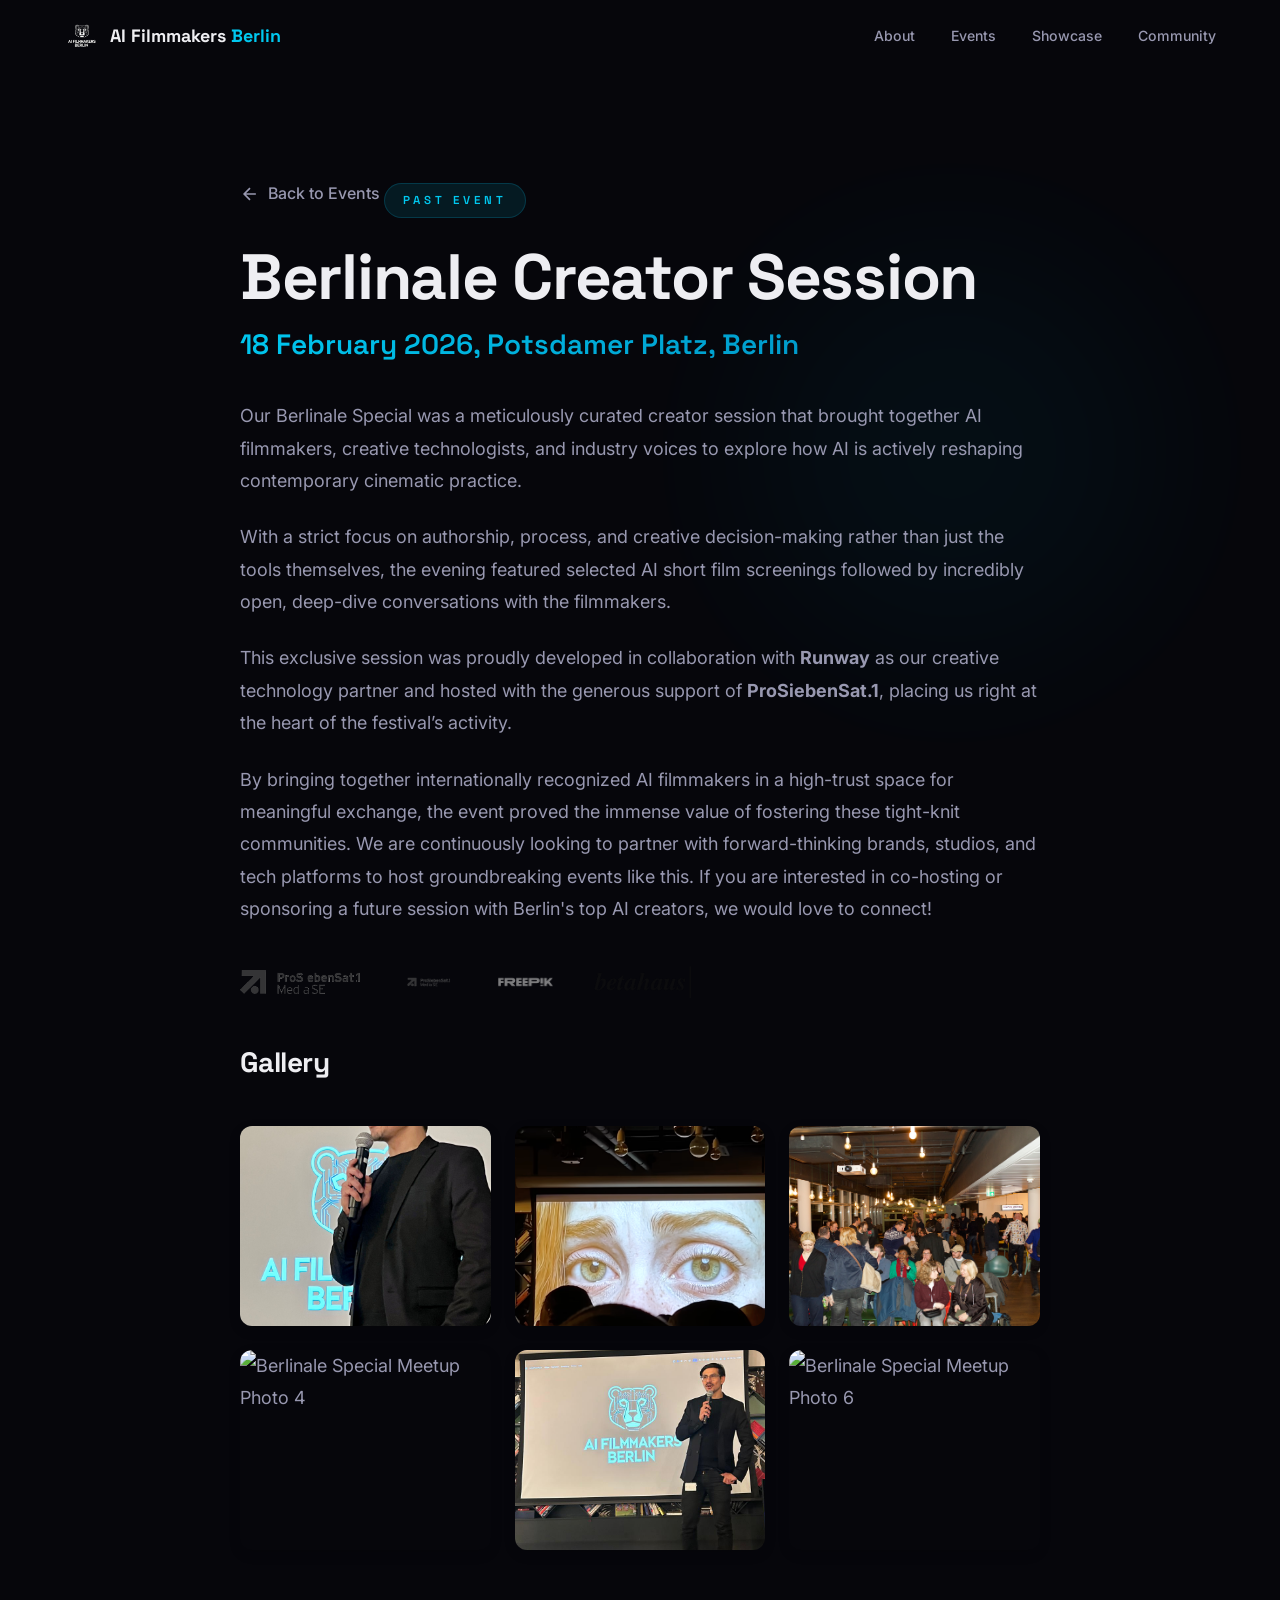
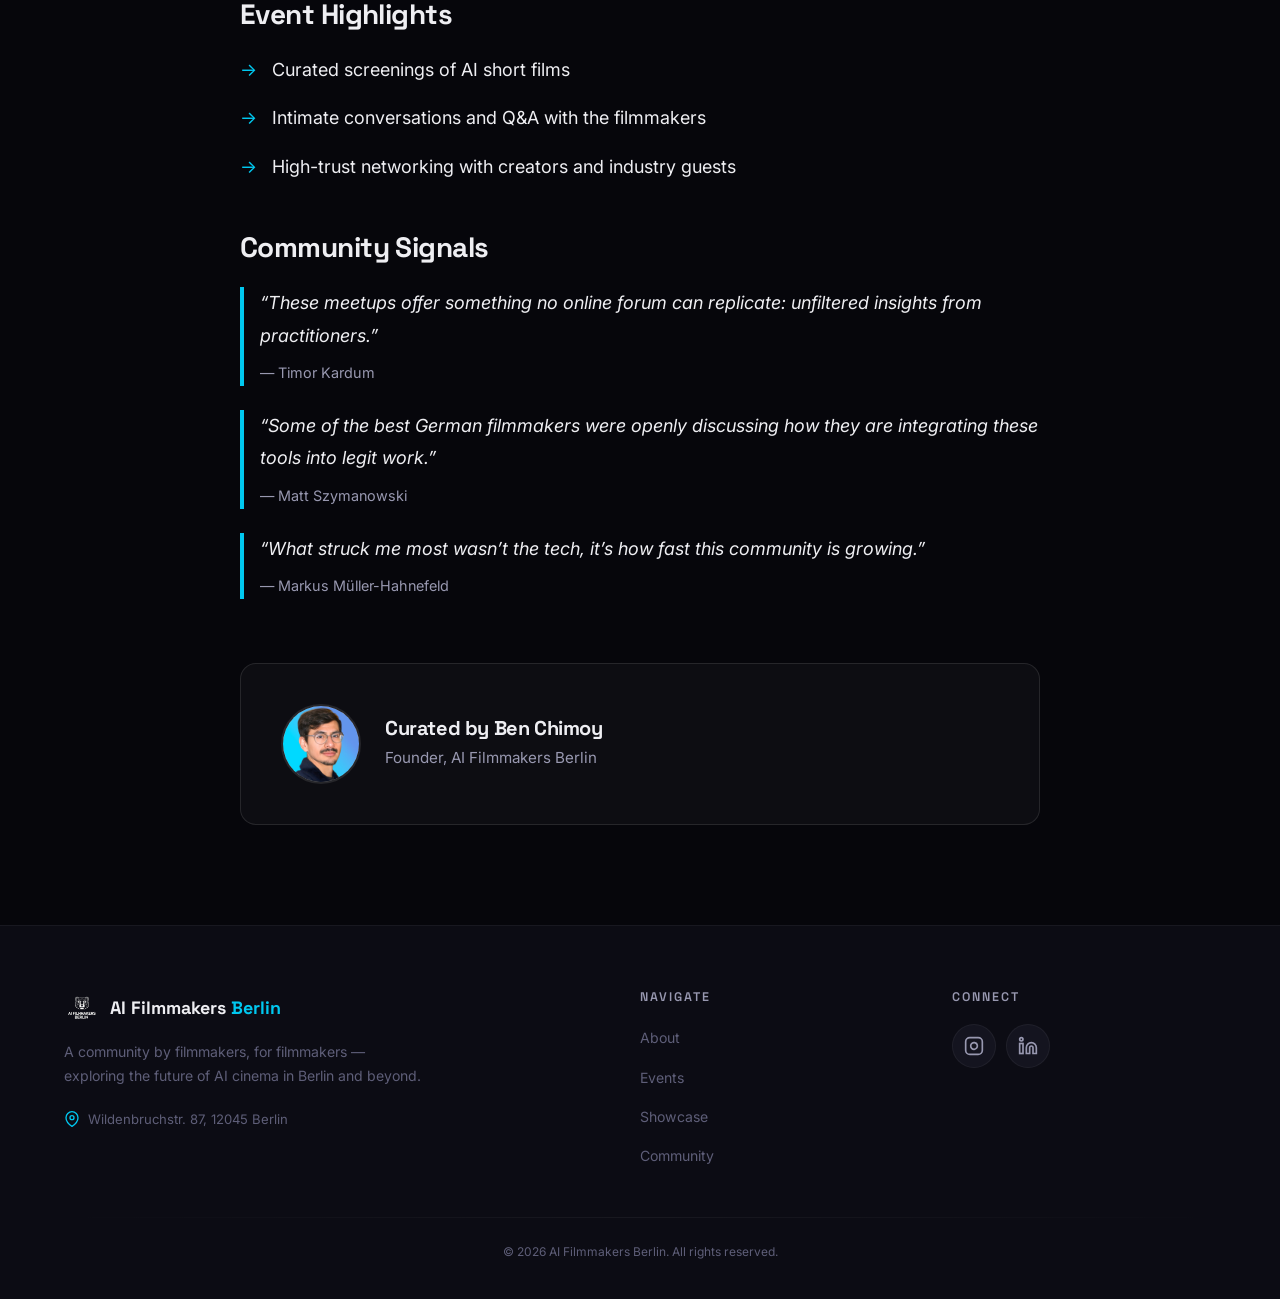
==== commit 26a968a4: "feat: add transparent partner logos to landing and event pages" ====
--- a/berlinale-special.html
+++ b/berlinale-special.html
@@ -176,6 +176,13 @@
                     
                     <p>By bringing together internationally recognized AI filmmakers in a high-trust space for meaningful exchange, the event proved the immense value of fostering these tight-knit communities. We are continuously looking to partner with forward-thinking brands, studios, and tech platforms to host groundbreaking events like this. If you are interested in co-hosting or sponsoring a future session with Berlin's top AI creators, we would love to connect!</p>
                     
+                    <div class="partner-logos-strip" style="margin: 2.5rem 0; gap: 40px; justify-content: flex-start;">
+                        <img src="Logos%20Partner/Runway_transparent.png" alt="Runway Logo" loading="lazy">
+                        <img src="Logos%20Partner/logo_prosieben_transparent.png" alt="ProSieben Logo" loading="lazy">
+                        <img src="Logos%20Partner/Freepik-Logo_transparent.png" alt="Freepik Logo" loading="lazy">
+                        <img src="Logos%20Partner/betahaus-logo_transparent.png" alt="betahaus Logo" loading="lazy">
+                    </div>
+
                     <h3>Gallery</h3>
                     <div class="event-gallery">
                         <img src="gallery/Berlinale/Ben Chimoy Meet-Up Berlin 18 2 261.jpeg" alt="Berlinale Special Meetup Photo 1" loading="lazy">
--- a/styles.css
+++ b/styles.css
@@ -414,25 +414,31 @@
     content: '';
     position: absolute;
     inset: -50%;
-    background: conic-gradient(
-        from 230deg at 50% 50%,
-        rgba(0, 200, 240, 0) 0deg,
-        rgba(0, 200, 240, 0.03) 60deg,
-        rgba(168, 85, 247, 0.04) 120deg,
-        rgba(245, 158, 66, 0.025) 180deg,
-        rgba(168, 85, 247, 0.03) 240deg,
-        rgba(0, 200, 240, 0.02) 300deg,
-        rgba(0, 200, 240, 0) 360deg
-    );
+    background: conic-gradient(from 230deg at 50% 50%,
+            rgba(0, 200, 240, 0) 0deg,
+            rgba(0, 200, 240, 0.03) 60deg,
+            rgba(168, 85, 247, 0.04) 120deg,
+            rgba(245, 158, 66, 0.025) 180deg,
+            rgba(168, 85, 247, 0.03) 240deg,
+            rgba(0, 200, 240, 0.02) 300deg,
+            rgba(0, 200, 240, 0) 360deg);
     animation: heroAurora 30s linear infinite;
     filter: blur(100px);
     z-index: 0;
 }
 
 @keyframes heroAurora {
-    0% { transform: rotate(0deg) scale(1); }
-    50% { transform: rotate(180deg) scale(1.15); }
-    100% { transform: rotate(360deg) scale(1); }
+    0% {
+        transform: rotate(0deg) scale(1);
+    }
+
+    50% {
+        transform: rotate(180deg) scale(1.15);
+    }
+
+    100% {
+        transform: rotate(360deg) scale(1);
+    }
 }
 
 .hero-bg::after {
@@ -492,19 +498,43 @@
 }
 
 @keyframes orbFloat1 {
-    0%, 100% { transform: translateX(-50%) translateY(0); }
-    33% { transform: translateX(-45%) translateY(15px); }
-    66% { transform: translateX(-55%) translateY(-10px); }
+
+    0%,
+    100% {
+        transform: translateX(-50%) translateY(0);
+    }
+
+    33% {
+        transform: translateX(-45%) translateY(15px);
+    }
+
+    66% {
+        transform: translateX(-55%) translateY(-10px);
+    }
 }
 
 @keyframes orbFloat2 {
-    0%, 100% { transform: translate(0, 0); }
-    50% { transform: translate(30px, -20px); }
+
+    0%,
+    100% {
+        transform: translate(0, 0);
+    }
+
+    50% {
+        transform: translate(30px, -20px);
+    }
 }
 
 @keyframes orbFloat3 {
-    0%, 100% { transform: translate(0, 0); }
-    50% { transform: translate(-25px, 15px); }
+
+    0%,
+    100% {
+        transform: translate(0, 0);
+    }
+
+    50% {
+        transform: translate(-25px, 15px);
+    }
 }
 
 .hero-mesh {
@@ -878,7 +908,8 @@
 .carousel-track {
     display: flex;
     gap: 1.5rem;
-    padding-bottom: 2rem; /* space for shadow */
+    padding-bottom: 2rem;
+    /* space for shadow */
     width: max-content;
     animation: scrollContinuous 30s linear infinite;
     --scroll-width: -50%;
@@ -889,8 +920,13 @@
 }
 
 @keyframes scrollContinuous {
-    from { transform: translateX(0); }
-    to { transform: translateX(var(--scroll-width)); }
+    from {
+        transform: translateX(0);
+    }
+
+    to {
+        transform: translateX(var(--scroll-width));
+    }
 }
 
 .carousel-slide {
@@ -903,20 +939,20 @@
     position: relative;
     /* Gradient border via outline trick */
     padding: 2px;
-    background: linear-gradient(135deg, rgba(0,200,240,0.5), rgba(168,85,247,0.4), rgba(0,200,240,0.2));
+    background: linear-gradient(135deg, rgba(0, 200, 240, 0.5), rgba(168, 85, 247, 0.4), rgba(0, 200, 240, 0.2));
     box-shadow:
-        0 8px 32px rgba(0,0,0,0.5),
-        0 0 0 1px rgba(0,200,240,0.08),
-        inset 0 1px 0 rgba(255,255,255,0.06);
+        0 8px 32px rgba(0, 0, 0, 0.5),
+        0 0 0 1px rgba(0, 200, 240, 0.08),
+        inset 0 1px 0 rgba(255, 255, 255, 0.06);
     transition: transform 0.35s ease, box-shadow 0.35s ease;
 }
 
 .carousel-slide:hover {
     transform: translateY(-6px) scale(1.01);
     box-shadow:
-        0 16px 48px rgba(0,0,0,0.6),
-        0 0 24px rgba(0,200,240,0.2),
-        0 0 0 1px rgba(0,200,240,0.25);
+        0 16px 48px rgba(0, 0, 0, 0.6),
+        0 0 24px rgba(0, 200, 240, 0.2),
+        0 0 0 1px rgba(0, 200, 240, 0.25);
 }
 
 .carousel-slide img {
@@ -936,10 +972,12 @@
     .carousel-section {
         padding: 4rem 0;
     }
+
     .carousel-slide {
         width: 45vw;
         max-width: 500px;
     }
+
     .carousel-track {
         gap: 2rem;
     }
@@ -1680,7 +1718,7 @@
     align-items: center;
     justify-content: center;
     transition: opacity 0.6s cubic-bezier(0.4, 0, 0.2, 1),
-                visibility 0.6s cubic-bezier(0.4, 0, 0.2, 1);
+        visibility 0.6s cubic-bezier(0.4, 0, 0.2, 1);
 }
 
 .page-loader.loaded {
@@ -1713,8 +1751,15 @@
 }
 
 @keyframes loaderLineIn {
-    0% { width: 0; opacity: 0; }
-    100% { width: 48px; opacity: 0.5; }
+    0% {
+        width: 0;
+        opacity: 0;
+    }
+
+    100% {
+        width: 48px;
+        opacity: 0.5;
+    }
 }
 
 .loader-brand {
@@ -1774,7 +1819,9 @@
 }
 
 @keyframes loaderTaglineIn {
-    to { opacity: 0.6; }
+    to {
+        opacity: 0.6;
+    }
 }
 
 /* ----- Back to Top ----- */
@@ -2237,3 +2284,29 @@
 .event-gallery img {
     cursor: zoom-in;
 }
+
+/* ----- Partner Logos ----- */
+.partner-logos-strip {
+    display: flex;
+    align-items: center;
+    justify-content: center;
+    gap: 32px;
+    flex-wrap: wrap;
+    width: 100%;
+}
+
+.partner-logos-strip img {
+    height: 32px;
+    width: auto;
+    max-width: 120px;
+    object-fit: contain;
+    opacity: 0.65;
+    filter: grayscale(100%) contrast(1.2) brightness(1.7);
+    transition: all 0.3s ease;
+}
+
+.partner-logos-strip img:hover {
+    opacity: 1;
+    filter: grayscale(0%) contrast(1) brightness(1);
+    transform: translateY(-2px);
+}
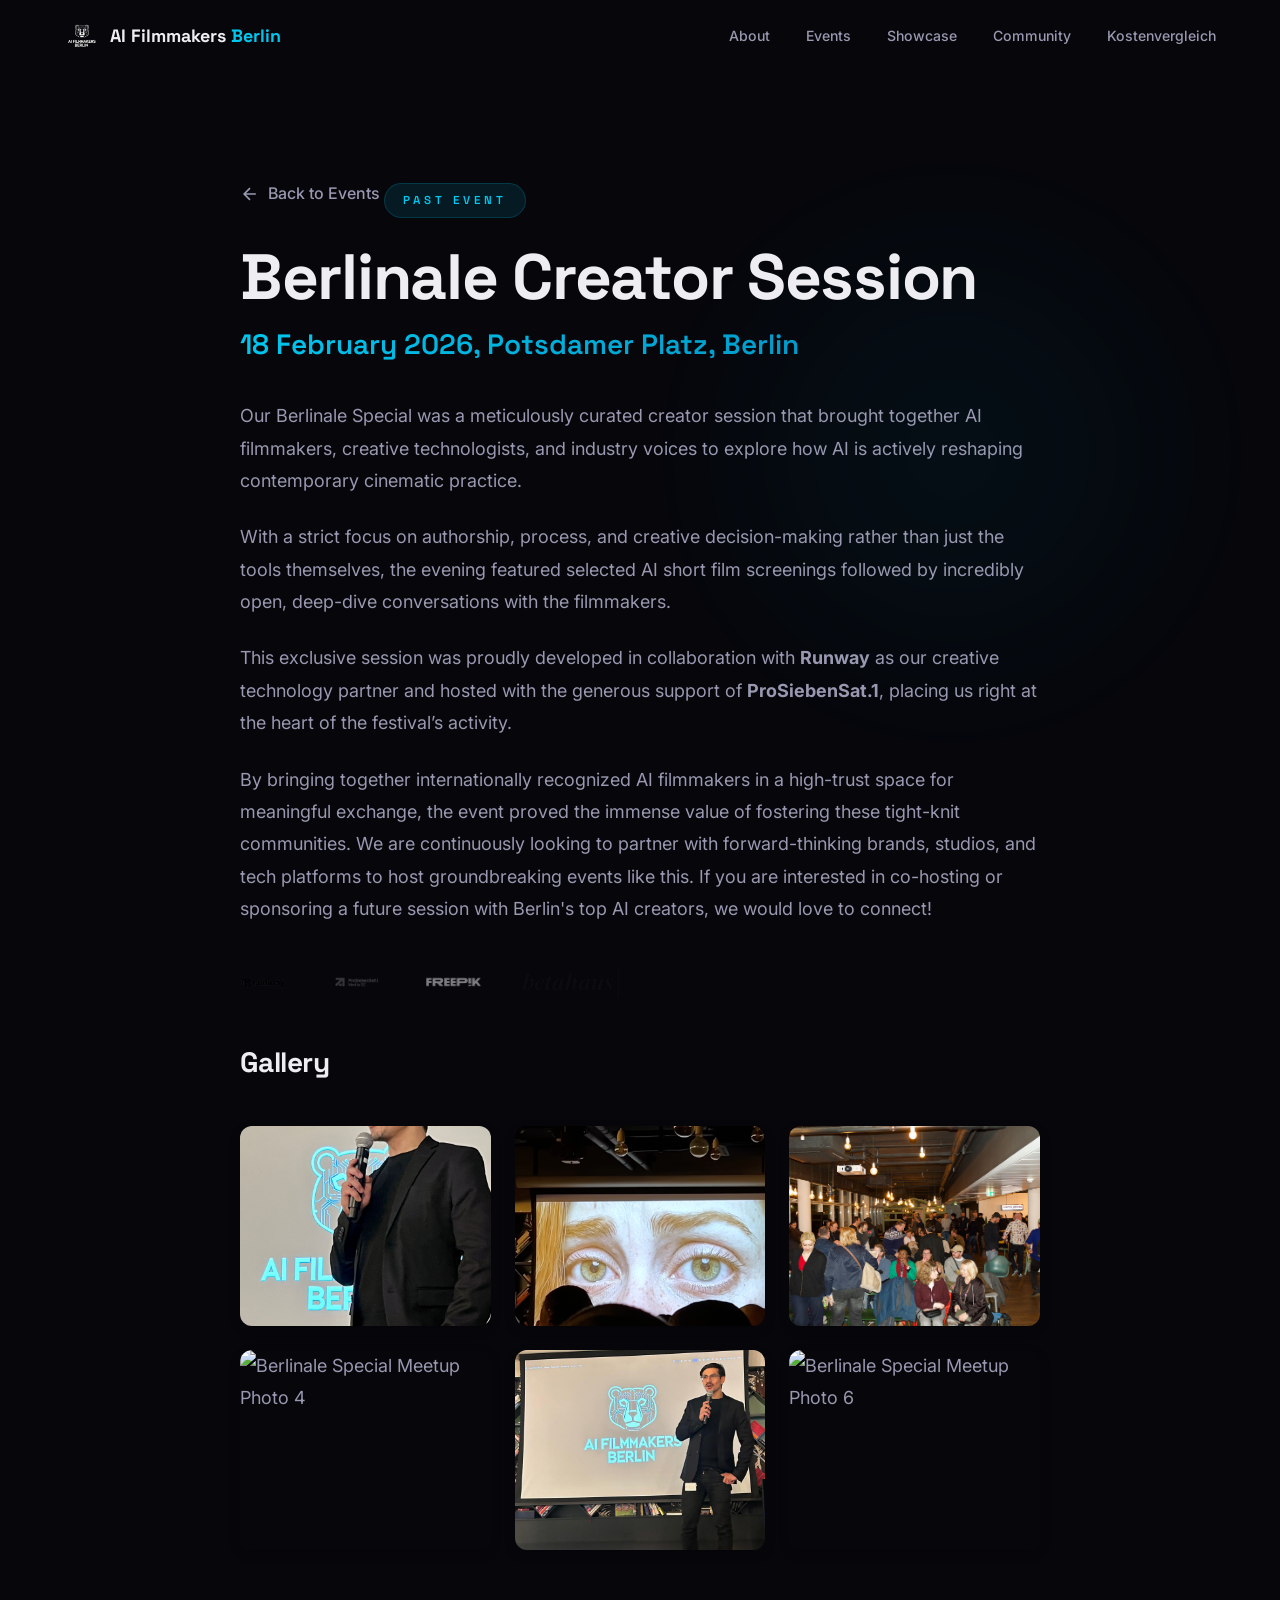
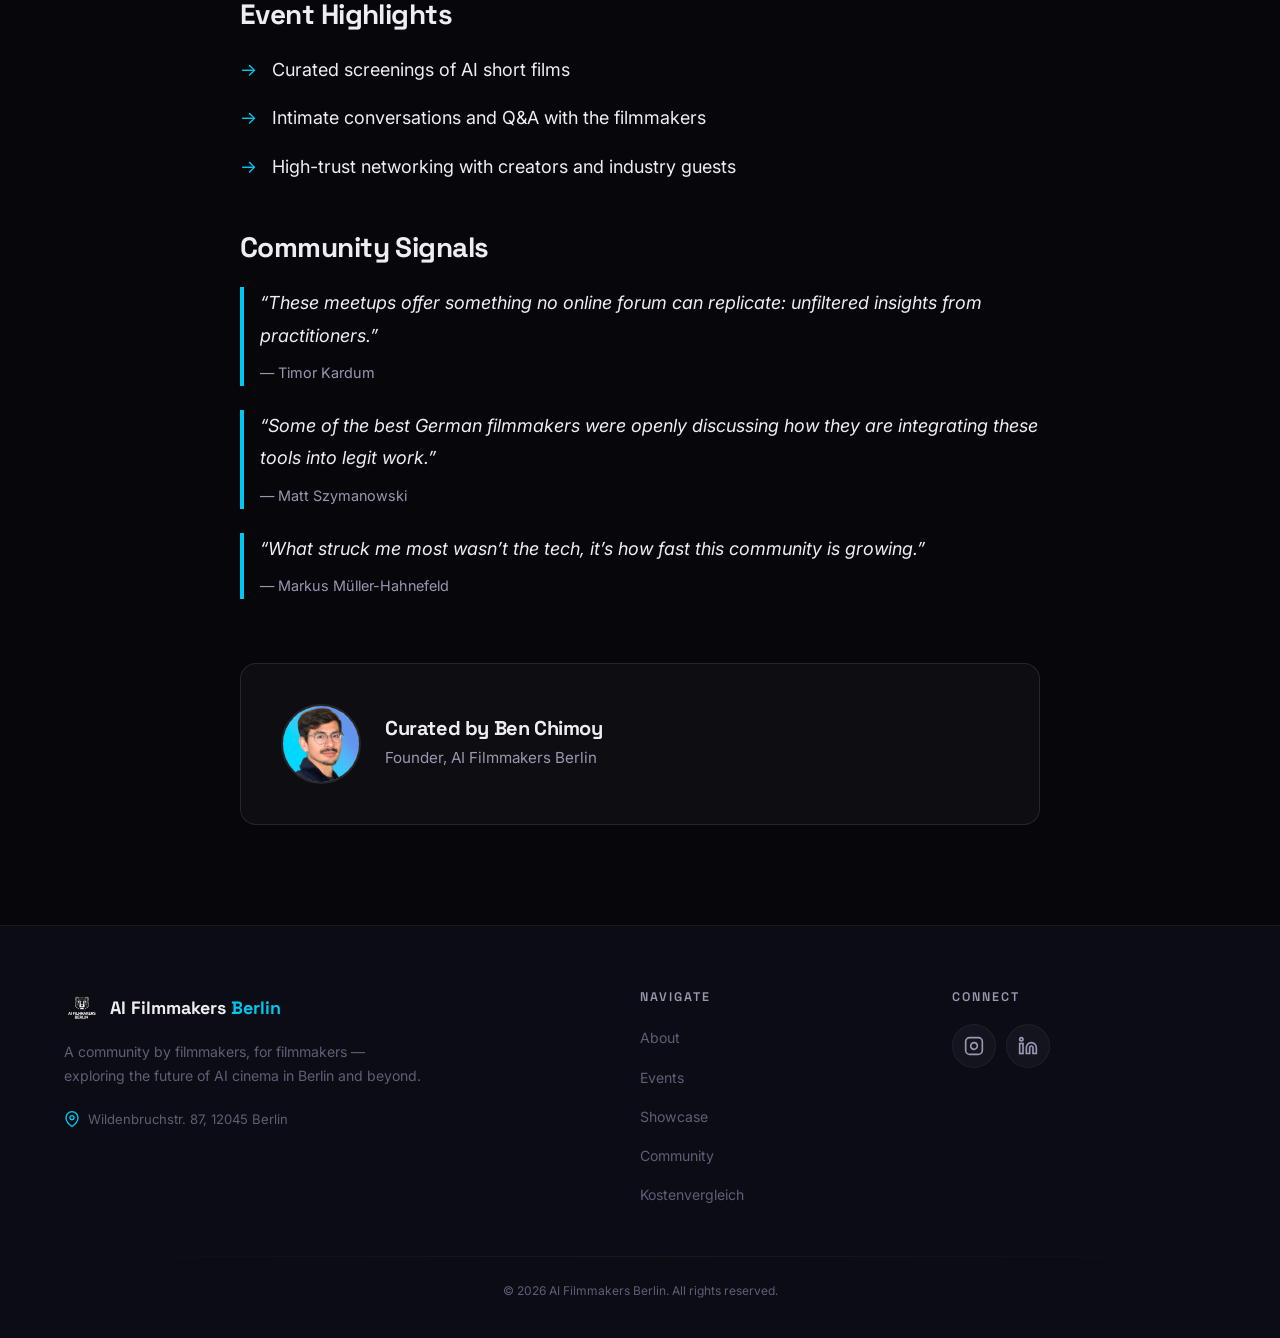
==== commit 61ca6c32: "Integrate interactive video comparison cost calculation page as kostenvergleich.html" ====
--- a/berlinale-special.html
+++ b/berlinale-special.html
@@ -147,6 +147,7 @@
                 <li><a href="index.html#events">Events</a></li>
                 <li><a href="index.html#showcase">Showcase</a></li>
                 <li><a href="index.html#community">Community</a></li>
+                <li><a href="kostenvergleich.html">Kostenvergleich</a></li>
             </ul>
         </div>
     </nav>
@@ -253,6 +254,7 @@
                         <li><a href="index.html#events">Events</a></li>
                         <li><a href="index.html#showcase">Showcase</a></li>
                         <li><a href="index.html#community">Community</a></li>
+                        <li><a href="kostenvergleich.html">Kostenvergleich</a></li>
                     </ul>
                 </div>
                 <div class="footer-connect-col">
